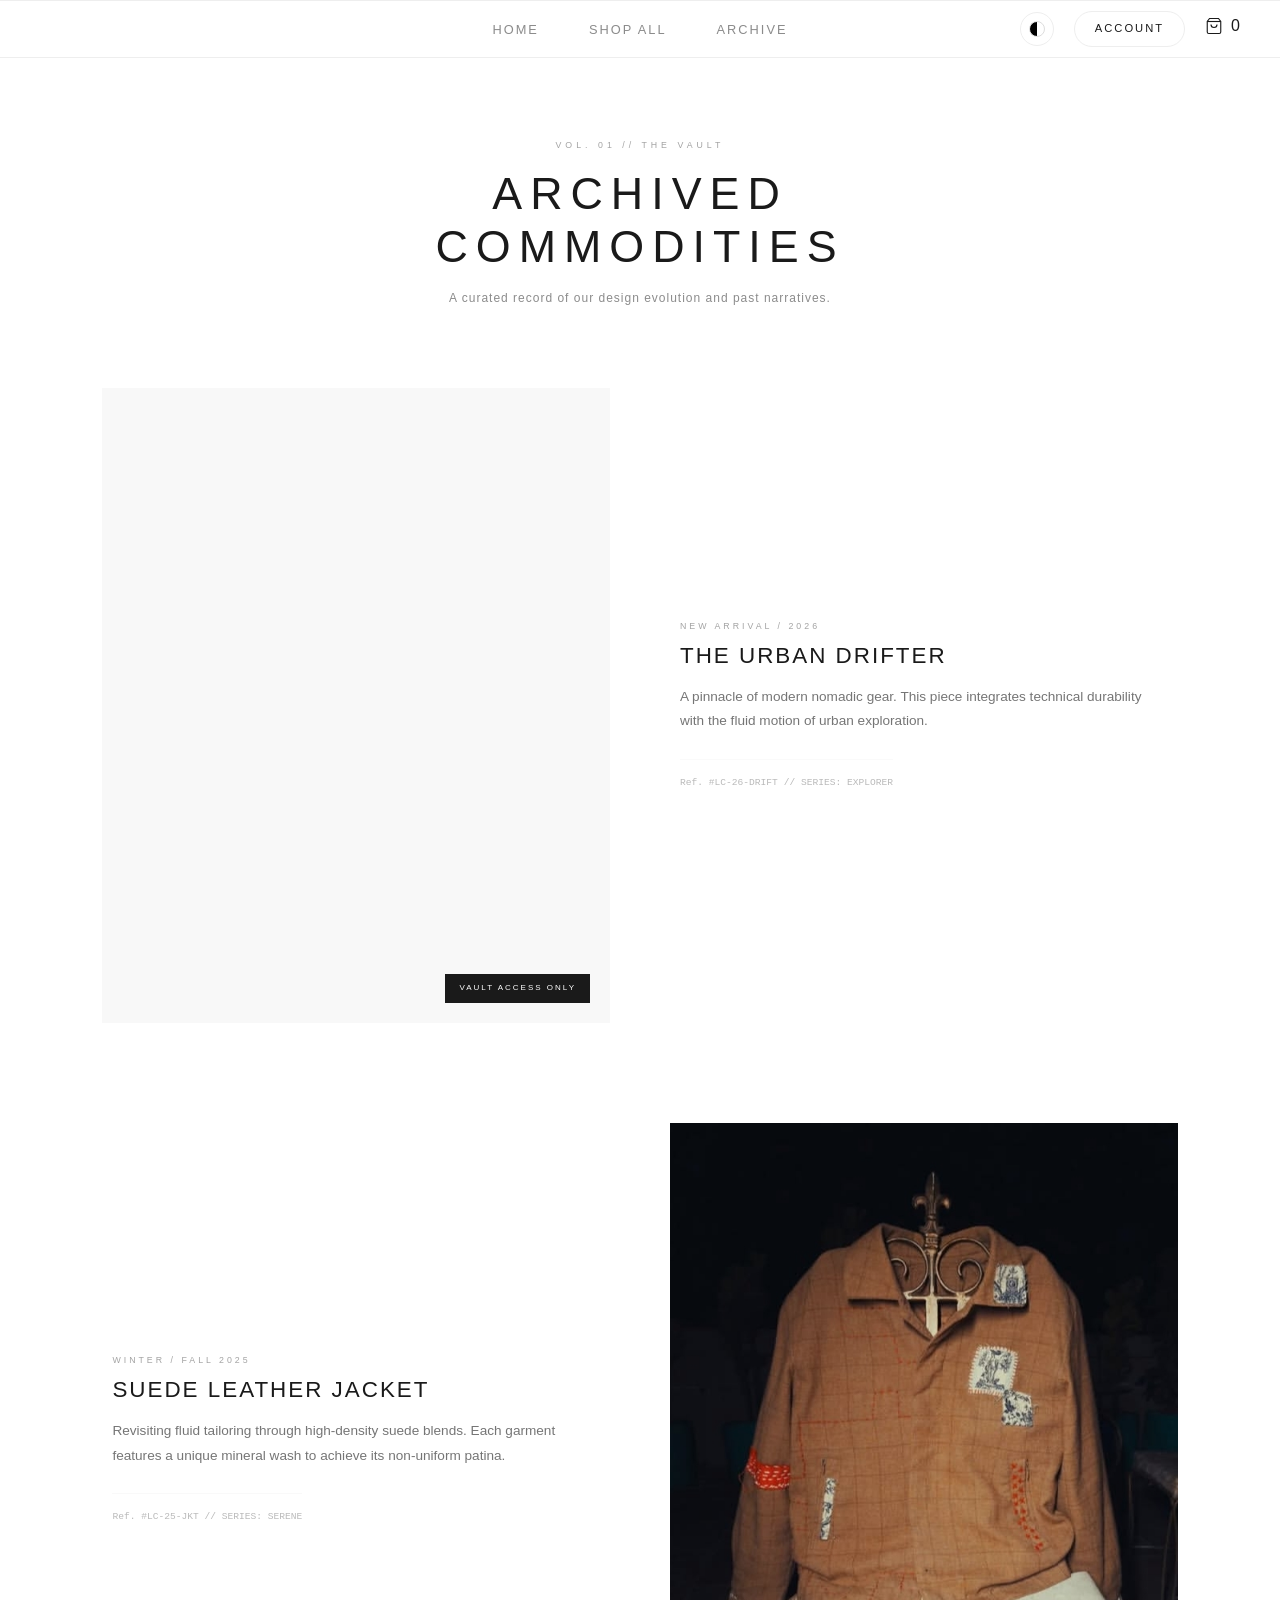
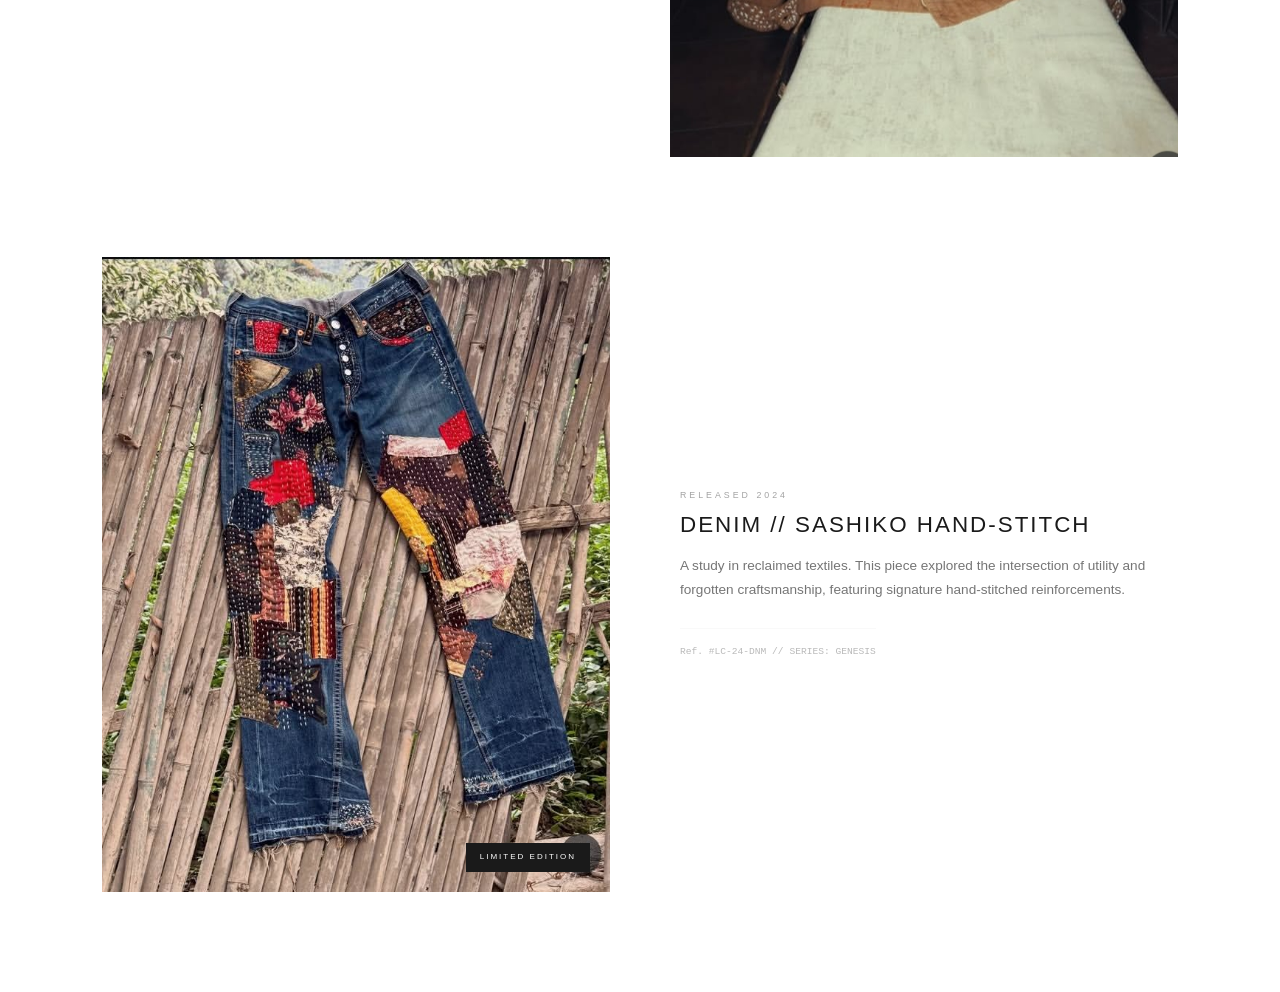
==== Archieve.html @ a223a38e "Initial commit" ====
<!DOCTYPE html>
<html lang="en">
<head>
    <meta charset="UTF-8">
    <meta name="viewport" content="width=device-width, initial-scale=1.0">
    <title>Archive | Lost Commodities</title>
    <link href="https://cdn.jsdelivr.net/npm/bootstrap@5.3.0/dist/css/bootstrap.min.css" rel="stylesheet">
    
    <link rel="stylesheet" href="Global.css">
    <link rel="stylesheet" href="Archieve.css">
    <link rel="stylesheet" href="HomePage.css">
</head>
<body class="archive-page">

    <div id="navbar-placeholder"></div>

    <main class="archive-main">
        <div class="archive-intro">
            <span class="vault-tag">VOL. 01 // THE VAULT</span>
            <h1 class="archive-big-title">ARCHIVED <br> COMMODITIES</h1>
            <p class="archive-sub">A curated record of our design evolution and past narratives.</p>
        </div>

        <div class="archive-container">
            
            <div class="archive-row">
                <div class="archive-image-col">
                    <a href="ProductDetailPage.html?id=urban-drifter">
                        <div class="img-box-wrap">
                            <video autoplay muted loop playsinline class="w-100 h-100" style="object-fit: cover;">
                                <source src="Video/WhatsApp Video 2026-04-03 at 14.45.08 (1) - Trim.mp4" type="video/mp4">
                            </video>
                            <div class="status-badge">Vault Access Only</div>
                        </div>
                    </a>
                </div>
                <div class="archive-info-col">
                    <span class="item-year">NEW ARRIVAL / 2026</span>
                    <h2 class="item-name">The Urban Drifter</h2>
                    <p class="item-story">A pinnacle of modern nomadic gear. This piece integrates technical durability with the fluid motion of urban exploration.</p>
                    <div class="item-specs">Ref. #LC-26-DRIFT // SERIES: EXPLORER</div>
                </div>
            </div>

            <div class="archive-row reverse">
                <div class="archive-image-col">
                    <a href="ProductDetailPage.html?id=suede-leather">
                        <div class="img-box-wrap">
                            <img src="./Dress/WhatsApp Image 2026-04-02 at 11.35.12.jpeg" alt="Suede Leather Jacket">
                        </div>
                    </a>
                </div>
                <div class="archive-info-col">
                    <span class="item-year">WINTER / FALL 2025</span>
                    <h2 class="item-name">Suede Leather Jacket</h2>
                    <p class="item-story">Revisiting fluid tailoring through high-density suede blends. Each garment features a unique mineral wash to achieve its non-uniform patina.</p>
                    <div class="item-specs">Ref. #LC-25-JKT // SERIES: SERENE</div>
                </div>
            </div>

            <div class="archive-row">
                <div class="archive-image-col">
                    <a href="ProductDetailPage.html?id=Denim">
                        <div class="img-box-wrap">
                            <img src="./Dress/WhatsApp Image 2026-04-03 at 14.46.05 (1).jpeg" alt="Denim Hand-Stitched">
                            <div class="status-badge">Limited Edition</div>
                        </div>
                    </a>
                </div>
                <div class="archive-info-col">
                    <span class="item-year">RELEASED 2024</span>
                    <h2 class="item-name">Denim // Sashiko Hand-Stitch</h2>
                    <p class="item-story">A study in reclaimed textiles. This piece explored the intersection of utility and forgotten craftsmanship, featuring signature hand-stitched reinforcements.</p>
                    <div class="item-specs">Ref. #LC-24-DNM // SERIES: GENESIS</div>
                </div>
            </div>

        </div>
    </main>
    <div id="footer-placeholder"></div>

    <script src="navbar.js"></script>
    <script src="Footer.js"></script>
</body>
</html>
---- Global.css ----
:root {
    --bg-color: #ffffff;
    --text-color: #000000;
    --border-color: #e5e5e5;
    --accent-color: #DAA520;
    --transition-smooth: 0.5s cubic-bezier(0.165, 0.84, 0.44, 1);
}

body.dark-mode {
    --bg-color: #0a0a0a;
    --text-color: #ffffff;
    --border-color: #222222;
}

* { 
    margin: 0; 
    padding: 0; 
    box-sizing: border-box; 
}

body {
    font-family: 'Inter', -apple-system, BlinkMacSystemFont, sans-serif;
    background-color: var(--bg-color);
    color: var(--text-color);
    line-height: 1.6;
    transition: background-color 0.3s ease;
    overflow-x: hidden;
}

/* --- NAVBAR STYLING --- */
.nav-custom {
    display: flex;
    justify-content: space-between;
    align-items: center;
    padding: 15px 5%;
    position: sticky;
    top: 0;
    background: var(--bg-color);
    backdrop-filter: blur(20px);
    border-bottom: 1px solid var(--border-color);
    z-index: 2000;
}

.nav-links { 
    display: flex; 
    gap: clamp(15px, 3vw, 40px); 
}

.nav-item { 
    font-size: clamp(0.6rem, 0.8vw, 0.7rem); 
    text-transform: uppercase; 
    letter-spacing: 3px; 
    opacity: 0.5; 
}

.nav-item:hover { opacity: 1; }

/* --- NAV ACTIONS & BAG SECTION (AB ISME SAB HAI) --- */
.nav-actions { 
    display: flex; 
    align-items: center; 
    gap: clamp(15px, 2vw, 30px); 
}

.nav-bag-container { 
    position: relative; 
    padding-bottom: 5px; 
}

.bag-icon-nav { 
    display: flex; 
    align-items: center; 
    gap: 8px; 
    cursor: pointer; 
    color: var(--text-color); 
}

/* Bag Hover Panel Styling */
.nav-bag-hover-panel {
    position: absolute;
    top: 100%;
    right: 0;
    width: 280px;
    background: var(--bg-color);
    border: 1px solid var(--border-color);
    padding: 25px;
    box-shadow: 0 15px 40px rgba(0,0,0,0.1);
    opacity: 0;
    visibility: hidden;
    transform: translateY(10px);
    transition: all 0.4s var(--transition-smooth);
    z-index: 2001;
    text-align: center;
}

/* Hover karne par dikhao */
.nav-bag-container:hover .nav-bag-hover-panel { 
    opacity: 1; 
    visibility: visible; 
    transform: translateY(0); 
}

.empty-msg-nav { 
    font-size: 0.7rem; 
    text-transform: uppercase; 
    opacity: 0.5; 
    margin-bottom: 20px; 
}

.view-bag-btn-nav {
    width: 100%;
    background: var(--text-color);
    color: var(--bg-color);
    border: none;
    padding: 12px;
    font-size: 0.65rem;
    text-transform: uppercase;
    letter-spacing: 2px;
    cursor: pointer;
    transition: 0.3s;
}

.view-bag-btn-nav:hover {
    opacity: 0.8;
}

/* --- HAMBURGER ICON STYLING --- */
.mobile-menu-trigger {
    display: none;
    flex-direction: column;
    gap: 6px;
    cursor: pointer;
    z-index: 3001;
}

.mobile-menu-trigger span {
    width: 22px;
    height: 1.5px;
    background: var(--text-color);
    transition: 0.3s ease;
}

/* --- RESPONSIVE LOGIC (768px) --- */
@media (max-width: 768px) {
    .nav-custom {
        padding: 10px 20px;
        height: 70px;
    }

    .mobile-menu-trigger { 
        display: flex; 
        order: 1; 
    }

    .mobile-menu-trigger.active span:nth-child(1) { transform: translateY(7.5px) rotate(45deg); }
    .mobile-menu-trigger.active span:nth-child(2) { opacity: 0; }
    .mobile-menu-trigger.active span:nth-child(3) { transform: translateY(-7.5px) rotate(-45deg); }

    .nav-actions {
        order: 2; 
        gap: 15px;
    }

    .btn-text { font-size: 0.7rem; }

    .nav-links {
        position: fixed;
        top: 0;
        left: -100%;
        width: 100%;
        height: 100vh;
        background: var(--bg-color);
        flex-direction: column;
        justify-content: center;
        align-items: center;
        gap: 40px;
        transition: 0.6s cubic-bezier(0.16, 1, 0.3, 1);
        z-index: 3000;
        visibility: hidden;
    }

    .nav-links.mobile-active {
        left: 0;
        visibility: visible;
    }

    .nav-item { font-size: 1.2rem; letter-spacing: 5px; opacity: 1; }
    
    /* Mobile par hover panel chupa sakte hain kyunki mobile par hover nahi hota */
    .nav-bag-hover-panel { display: none; }
}

/* --- LOGIN MODAL & OVERLAY --- */
.login-overlay { position: fixed; top: 0; left: 0; width: 100vw; height: 100vh; background: rgba(0,0,0,0.3); backdrop-filter: blur(15px); z-index: 9999; display: none; opacity: 0; transition: opacity 0.6s ease; }
.login-modal { position: fixed; top: 50%; left: 50%; transform: translate(-50%, -50%) scale(0.95); width: 90%; max-width: 420px; background: var(--bg-color); z-index: 10000; display: none; padding: 60px 40px; box-shadow: 0 30px 60px rgba(0,0,0,0.12); transition: all 0.6s var(--transition-smooth); border: 1px solid var(--border-color); }
.login-modal.active, .login-overlay.active { display: block; opacity: 1; }
.login-modal.active { transform: translate(-50%, -50%) scale(1); }
---- Archieve.css ----
.archive-main {
    padding: 80px 8% 100px; /* Padding thodi kam ki hai */
    background: var(--bg-color);
}

.archive-intro {
    text-align: center;
    margin-bottom: 80px; /* Gap kam kiya hai */
}

.vault-tag {
    font-size: 0.55rem; /* Chota aur elegant */
    letter-spacing: 4px;
    opacity: 0.4;
    display: block;
    margin-bottom: 15px;
    text-transform: uppercase;
}

.archive-big-title {
    font-size: 2.8rem; /* Pehle 5.5rem thha, ab normal hai */
    letter-spacing: 8px; /* Letter spacing thodi kam ki hai */
    font-weight: 200;
    text-transform: uppercase;
    line-height: 1.2;
}

.archive-sub {
    font-size: 0.75rem;
    opacity: 0.5;
    margin-top: 15px;
    letter-spacing: 1px;
}

.archive-container {
    display: flex;
    flex-direction: column;
    gap: 100px; /* Rows ke beech ka gap normal kiya hai */
}

/* Zig Zag Logic */
.archive-row {
    display: grid;
    grid-template-columns: 1fr 1fr; /* Equal balanced columns */
    gap: 60px;
    align-items: center;
}

.archive-row.reverse { 
    direction: rtl; 
}

.archive-row.reverse .archive-info-col { 
    direction: ltr; 
    text-align: left; 
}

/* Image Box Styling */
.img-box-wrap {
    position: relative;
    overflow: hidden;
    background: #f8f8f8;
    aspect-ratio: 4 / 5;
}

.img-box-wrap img {
    width: 100%; 
    height: 100%; 
    object-fit: cover;
    filter: saturate(0.9);
    transition: transform 1.2s cubic-bezier(0.16, 1, 0.3, 1);
}

.archive-row:hover img { 
    transform: scale(1.03); 
}

/* Info Column Styling */
.archive-info-col { 
    padding: 0 10px; 
}

.item-year {
    font-size: 0.55rem;
    letter-spacing: 3px;
    opacity: 0.4;
    margin-bottom: 10px;
    display: block;
}

.item-name {
    font-size: 1.4rem; /* Pehle 1.8-2.2 thha, ab normal classy size hai */
    font-weight: 300;
    letter-spacing: 2px;
    text-transform: uppercase;
    margin-bottom: 15px;
}

.item-story {
    font-size: 0.85rem; /* Text size chota aur readable kiya hai */
    line-height: 1.8;
    opacity: 0.6;
    margin-bottom: 25px;
    font-weight: 300;
}

.item-specs {
    font-family: 'Courier New', Courier, monospace;
    font-size: 0.6rem;
    opacity: 0.3;
    border-top: 1px solid var(--border-color);
    padding-top: 15px;
    display: inline-block;
}

.status-badge {
    position: absolute;
    bottom: 20px; 
    right: 20px;
    background: var(--text-color);
    color: var(--bg-color);
    padding: 8px 14px;
    font-size: 0.5rem;
    letter-spacing: 2px;
    text-transform: uppercase;
}

/* Mobile Responsive */
@media (max-width: 991px) {
    .archive-main { padding-top: 60px; }
    .archive-row, .archive-row.reverse { 
        grid-template-columns: 1fr; 
        direction: ltr; 
        gap: 30px; 
    }
    .archive-info-col { padding: 0; }
    .archive-big-title { font-size: 2rem; letter-spacing: 4px; }
    .archive-container { gap: 60px; }
}
---- HomePage.css ----
:root {
    --bg-color: #ffffff;
    --text-color: #1a1a1a;
    --border-color: #eeeeee;
    --glass-bg: rgba(255, 255, 255, 0.7);
    --transition: all 0.5s cubic-bezier(0.16, 1, 0.3, 1);
}

body.dark-mode {
    --bg-color: #0e0e0e;
    --text-color: #f5f5f5;
    --border-color: #222222;
    --glass-bg: rgba(20, 20, 20, 0.7);
}

* { margin: 0; padding: 0; box-sizing: border-box; font-family: 'Inter', sans-serif; }

body { 
    background-color: var(--bg-color); 
    color: var(--text-color);
    transition: background-color 0.4s ease;
}

.promo-bar { background: var(--text-color); color: var(--bg-color); text-align: center; padding: 8px 0; font-size: 0.65rem; letter-spacing: 2px; text-transform: uppercase; }

.brand-header { text-align: center; padding: 60px 0 20px; }
.brand-header .est { font-size: 0.6rem; letter-spacing: 4px; opacity: 0.5; }
.brand-header h1 { font-size: clamp(2rem, 8vw, 4rem); font-weight: 200; letter-spacing: 15px; text-transform: uppercase; }

.main-brand-header {
    text-align: center;
    padding: 60px 0 40px;
    background: var(--bg-color);
    transition: background 0.4s ease;
}

.logo-text {
    font-size: 3rem;
    font-weight: 200;
    letter-spacing: 18px;
    text-transform: uppercase;
    margin: 0;
    color: var(--text-color);
}

.nav-custom {
    display: flex;
    justify-content: center;
    align-items: center;
    padding: 15px 40px;
    border-top: 1px solid var(--border-color);
    border-bottom: 1px solid var(--border-color);
    position: sticky;
    top: 0;
    background: var(--bg-color);
    z-index: 1000;
}

.nav-links {
    display: flex;
    list-style: none;
    gap: 50px;
    margin: 0;
    padding: 0;
}

.nav-actions {
    position: absolute;
    right: 40px;
    display: flex;
    align-items: center;
    gap: 20px;
}

.hero-carousel .carousel-item {
    height: 35px;
    background-color: #000;
    display: flex;
    align-items: center;
    justify-content: center;
}

.quote-text {
    color: #fff;
    font-size: 0.6rem;
    letter-spacing: 3px;
    text-transform: uppercase;
}

.nav-links li {
    position: relative;
}

.nav-item {
    text-decoration: none;
    color: var(--text-color);
    font-size: 0.8rem;
    letter-spacing: 2px;
    text-transform: uppercase;
    padding: 10px 0;
    transition: all 0.3s ease;
}

.nav-item:active {
    transform: translateY(-3px);
    opacity: 0.7;
}

.nav-item::after {
    content: '';
    position: absolute;
    bottom: 0;
    left: 0;
    width: 0;
    height: 1px;
    background: var(--text-color);
    transition: width 0.4s cubic-bezier(0.165, 0.84, 0.44, 1);
}

.nav-item:hover::after {
    width: 100%;
}

.login-link {
    display: flex;
    align-items: center;
    gap: 8px;
    text-decoration: none;
    background: var(--text-color);
    color: var(--bg-color) !important;
    padding: 8px 18px;
    border-radius: 30px;
    transition: all 0.3s ease;
}

.btn-login-modern {
    display: flex;
    align-items: center;
    gap: 10px;
    text-decoration: none;
    color: var(--text-color);
    border: 1px solid var(--border-color);
    padding: 8px 20px;
    border-radius: 40px;
    transition: all 0.4s cubic-bezier(0.165, 0.84, 0.44, 1);
    position: relative;
    overflow: hidden;
    background: transparent;
}

.login-icon {
    transition: transform 0.4s ease;
}

.btn-text {
    font-size: 0.7rem;
    text-transform: uppercase;
    letter-spacing: 2px;
    font-weight: 500;
}

.btn-login-modern:hover {
    background-color: var(--text-color);
    color: var(--bg-color);
    border-color: var(--text-color);
    box-shadow: 0 10px 20px rgba(0, 0, 0, 0.08);
}

.btn-login-modern:hover .login-icon {
    transform: translateX(-2px);
}

.btn-login-modern:active {
    transform: scale(0.95);
}

body.dark-mode .login-icon {
    stroke: var(--text-color);
}

body.dark-mode .btn-login-modern:hover .login-icon {
    stroke: var(--bg-color);
}

.login-link:hover {
    transform: scale(1.05);
    box-shadow: 0 5px 15px rgba(0,0,0,0.2);
}

.login-text {
    font-size: 0.7rem;
    text-transform: uppercase;
    letter-spacing: 1px;
    font-weight: 600;
}

.floating-bag-container {
    position: fixed;
    bottom: 30px;
    right: 30px;
    z-index: 2000;
}

.bag-trigger {
    width: 60px;
    height: 60px;
    background: rgba(255, 255, 255, 0.2);
    backdrop-filter: blur(10px);
    -webkit-backdrop-filter: blur(10px);
    border: 1px solid rgba(255, 255, 255, 0.3);
    border-radius: 50%;
    display: flex;
    align-items: center;
    justify-content: center;
    cursor: pointer;
    box-shadow: 0 8px 32px 0 rgba(31, 38, 135, 0.37);
    color: var(--text-color);
    transition: 0.3s;
}

.bag-count {
    position: absolute;
    top: 10px;
    right: 10px;
    background: #000;
    color: #fff;
    font-size: 10px;
    width: 18px;
    height: 18px;
    border-radius: 50%;
    display: flex;
    align-items: center;
    justify-content: center;
}

.bag-hover-panel {
    position: absolute;
    bottom: 80px;
    right: 0;
    width: 200px;
    background: rgba(255, 255, 255, 0.7);
    backdrop-filter: blur(15px);
    border: 1px solid rgba(255, 255, 255, 0.2);
    padding: 20px;
    border-radius: 15px;
    text-align: center;
    visibility: hidden;
    opacity: 0;
    transform: translateY(20px);
    transition: all 0.4s ease;
    box-shadow: 0 10px 30px rgba(0,0,0,0.1);
}

.floating-bag-container:hover .bag-hover-panel {
    visibility: visible;
    opacity: 1;
    transform: translateY(0);
}

.view-bag-btn {
    background: #000;
    color: #fff;
    border: none;
    padding: 8px 15px;
    font-size: 0.7rem;
    text-transform: uppercase;
    cursor: pointer;
    margin-top: 10px;
}

.color-toggle { background: none; border: 1px solid var(--border-color); width: 34px; height: 34px; border-radius: 50%; cursor: pointer; display: flex; align-items: center; justify-content: center; }
.color-circle { width: 16px; height: 16px; border-radius: 50%; background: linear-gradient(to right, #000 50%, #fff 50%); border: 1px solid #ddd; transition: 0.5s; }
.login-emoji { text-decoration: none; font-size: 1.2rem; transition: 0.3s; }
.login-emoji:hover { transform: scale(1.2); }

.floating-cart {
    position: fixed; bottom: 40px; right: 40px;
    width: 65px; height: 65px;
    background: var(--glass-bg);
    backdrop-filter: blur(15px);
    border: 1px solid var(--border-color);
    border-radius: 50%;
    display: flex; align-items: center; justify-content: center;
    cursor: pointer; z-index: 2000;
    box-shadow: 0 15px 35px rgba(0,0,0,0.1);
    transition: var(--transition);
}
.floating-cart:hover { transform: scale(1.1); background: var(--text-color); color: var(--bg-color); }
.cart-count { position: absolute; top: 15px; right: 15px; background: var(--text-color); color: var(--bg-color); font-size: 9px; width: 18px; height: 18px; border-radius: 50%; display: flex; align-items: center; justify-content: center; }

.product-grid { display: grid; grid-template-columns: repeat(auto-fit, minmax(350px, 1fr)); gap: 1px; background: var(--border-color); border-bottom: 1px solid var(--border-color); }
.product-card { background: var(--bg-color); padding: 30px; text-align: center; }
.img-container { width: 100%; aspect-ratio: 3/4; overflow: hidden; margin-bottom: 20px; }
.img-container img, .img-container video { width: 100%; height: 100%; object-fit: cover; transition: 1s ease; }
.product-card:hover img { transform: scale(1.05); }

.cart-sidebar { position: fixed; top: 0; right: -100%; width: 400px; height: 100%; background: var(--bg-color); z-index: 3001; transition: var(--transition); padding: 40px; border-left: 1px solid var(--border-color); }
.cart-sidebar.open { right: 0; }
.cart-overlay { position: fixed; top: 0; left: 0; width: 100%; height: 100%; background: rgba(0,0,0,0.2); backdrop-filter: blur(4px); display: none; z-index: 3000; }
.cart-overlay.active { display: block; }

.site-footer {
    background-color: var(--bg-color);
    color: var(--text-color);
    padding: 100px 50px 40px;
    border-top: 1px solid var(--border-color);
    transition: background-color 0.4s ease, color 0.4s ease;
}

.footer-grid {
    max-width: 1400px;
    margin: 0 auto;
    display: grid;
    grid-template-columns: repeat(auto-fit, minmax(200px, 1fr));
    gap: 60px;
}

.footer-logo {
    font-size: 1.2rem;
    font-weight: 200;
    letter-spacing: 6px;
    margin-bottom: 20px;
}

.footer-tagline {
    font-size: 0.85rem;
    font-style: italic;
    opacity: 0.6;
    margin-bottom: 25px;
}

.social-links {
    display: flex;
    gap: 20px;
}

.social-links a {
    font-size: 0.7rem;
    text-transform: uppercase;
    letter-spacing: 1px;
    text-decoration: none;
    color: var(--text-color);
    opacity: 0.5;
    transition: opacity 0.3s ease;
}

.social-links a:hover {
    opacity: 1;
}

.footer-title {
    font-size: 0.75rem;
    font-weight: 600;
    text-transform: uppercase;
    letter-spacing: 3px;
    margin-bottom: 30px;
}

.footer-links {
    list-style: none;
    padding: 0;
}

.footer-links li {
    margin-bottom: 12px;
}

.footer-links a {
    text-decoration: none;
    color: var(--text-color);
    font-size: 0.8rem;
    opacity: 0.6;
    transition: all 0.3s ease;
}

.footer-links a:hover {
    opacity: 1;
    padding-left: 5px;
}

.newsletter-text {
    font-size: 0.8rem;
    opacity: 0.6;
    margin-bottom: 20px;
}

.newsletter-form {
    display: flex;
    border-bottom: 1px solid var(--border-color);
    padding-bottom: 8px;
}

.footer-input {
    background: transparent;
    border: none;
    outline: none;
    color: var(--text-color);
    font-size: 0.75rem;
    width: 100%;
    letter-spacing: 1px;
}

.footer-submit {
    background: transparent;
    border: none;
    color: var(--text-color);
    cursor: pointer;
    font-size: 1.2rem;
    transition: transform 0.3s ease;
}

.footer-submit:hover {
    transform: translateX(5px);
}

.footer-bottom {
    max-width: 1400px;
    margin: 80px auto 0;
    padding-top: 30px;
    border-top: 1px solid var(--border-color);
    display: flex;
    justify-content: space-between;
    align-items: center;
    font-size: 0.65rem;
    letter-spacing: 2px;
    opacity: 0.4;
    text-transform: uppercase;
}

.payment-icons span {
    margin: 0 5px;
}

@media (max-width: 768px) {
    .site-footer {
        padding: 60px 20px 30px;
        text-align: center;
    }
    .footer-grid {
        gap: 40px;
    }
    .social-links, .newsletter-form, .footer-bottom {
        justify-content: center;
    }
    .footer-bottom {
        flex-direction: column;
        gap: 15px;
    }
}

.home-section {
    padding: 100px 50px;
    border-bottom: 1px solid var(--border-color);
}

.section-label {
    font-size: 0.7rem;
    letter-spacing: 4px;
    text-transform: uppercase;
    margin-bottom: 50px;
    opacity: 0.5;
    text-align: center;
}

.grid-4-col {
    display: grid;
    grid-template-columns: repeat(4, 1fr);
    gap: 30px;
}

.grid-3-col {
    display: grid;
    grid-template-columns: repeat(3, 1fr);
    gap: 20px;
}

.product-item, .cat-card {
    text-decoration: none;
    color: inherit;
    cursor: pointer;
}

.img-wrap, .cat-card {
    overflow: hidden;
    aspect-ratio: 3/4;
    background: #f5f5f5;
}

.product-item img, .cat-card img {
    width: 100%;
    height: 100%;
    object-fit: cover;
    transition: var(--transition);
}

.product-item:hover img, .cat-card:hover img {
    transform: scale(1.03);
}

.info {
    margin-top: 15px;
    text-align: left;
}

.info h5 { font-size: 0.8rem; letter-spacing: 1px; margin: 0; }
.info p { font-size: 0.75rem; opacity: 0.6; }

.hero-video-container {
    height: 100vh;
    position: relative;
    overflow: hidden;
    display: flex;
    align-items: center;
    justify-content: center;
}

.hero-video {
    position: absolute;
    width: 100%;
    height: 100%;
    object-fit: cover;
    z-index: -1;
}

.hero-overlay {
    text-align: center;
    color: white;
}

.hero-overlay h2 {
    font-size: 4rem;
    letter-spacing: 15px;
    margin: 20px 0;
}

.btn-outline {
    background: transparent;
    border: 1px solid white;
    color: white;
    padding: 15px 40px;
    letter-spacing: 3px;
    font-size: 0.7rem;
    transition: 0.3s;
}

.btn-outline:hover { background: white; color: black; }

.split-carousel {
    display: flex;
    height: 80vh;
    align-items: center;
    background: var(--bg-color);
}

.split-carousel video { width: 60%; height: 100%; object-fit: cover; }

.carousel-caption-side {
    width: 40%;
    padding: 80px;
    text-align: left;
}

@media (max-width: 992px) {
    .grid-4-col { grid-template-columns: repeat(2, 1fr); }
    .grid-3-col { grid-template-columns: 1fr; }
    .home-section { padding: 60px 20px; }
    .split-carousel { flex-direction: column; height: auto; }
    .split-carousel video, .carousel-caption-side { width: 100%; }
}

html {
    font-size: 16px;
}

@media (max-width: 768px) {
    html { font-size: 14px; }
}

.main-brand-header {
    padding: clamp(30px, 8vw, 70px) 20px;
}

.logo-text {
    font-size: clamp(1.5rem, 8vw, 3.5rem);
    letter-spacing: clamp(5px, 3vw, 15px);
}

.nav-custom {
    padding: 15px 5%;
    flex-wrap: wrap;
}

@media (max-width: 991px) {
    .nav-custom {
        flex-direction: column;
        gap: 15px;
        position: relative;
    }
    
    .nav-links {
        gap: 15px;
        width: 100%;
        justify-content: center;
        border-bottom: 1px solid var(--border-color);
        padding-bottom: 10px;
    }

    .nav-actions {
        position: static;
        width: 100%;
        justify-content: center;
        padding-top: 5px;
    }
}

.hero-video-container {
    height: 90vh;
}

@media (max-width: 600px) {
    .hero-video-container {
        height: 70vh;
    }
    .hero-title {
        font-size: 2rem;
        letter-spacing: 5px;
    }
}

.grid-container {
    display: grid;
    gap: clamp(15px, 3vw, 30px);
    padding: 0 5%;
}

.grid-4-col {
    grid-template-columns: repeat(auto-fit, minmax(250px, 1fr));
}

@media (max-width: 550px) {
    .grid-4-col {
        grid-template-columns: repeat(2, 1fr); 
    }
    .info h5 { font-size: 0.7rem; }
    .info p { font-size: 0.65rem; }
}

.grid-3-col {
    grid-template-columns: repeat(auto-fit, minmax(300px, 1fr));
}

@media (max-width: 768px) {
    .grid-3-col {
        grid-template-columns: 1fr;
    }
}

.split-carousel {
    display: flex;
    flex-direction: row;
    min-height: 80vh;
}

@media (max-width: 991px) {
    .split-carousel {
        flex-direction: column;
        height: auto;
    }
    .split-video-side, .carousel-caption-side {
        width: 100%;
    }
    .split-video-side {
        height: 50vh;
    }
    .carousel-caption-side {
        padding: 40px 20px;
        align-items: center;
        text-align: center;
    }
    .caption-title {
        font-size: 1.8rem;
    }
}

@media (max-width: 480px) {
    .floating-bag-container {
        bottom: 20px;
        right: 20px;
    }
    .bag-trigger {
        width: 55px;
        height: 55px;
    }
    .bag-hover-panel {
        width: 80vw;
        right: 0;
    }
}

.footer-grid {
    display: grid;
    grid-template-columns: repeat(auto-fit, minmax(200px, 1fr));
    gap: 40px;
}

@media (max-width: 600px) {
    .site-footer {
        padding: 60px 20px;
        text-align: center;
    }
    .newsletter-form {
        justify-content: center;
    }
    .footer-col.brand-col {
        order: -1;
        margin-bottom: 30px;
    }
    .social-links {
        justify-content: center;
    }
}
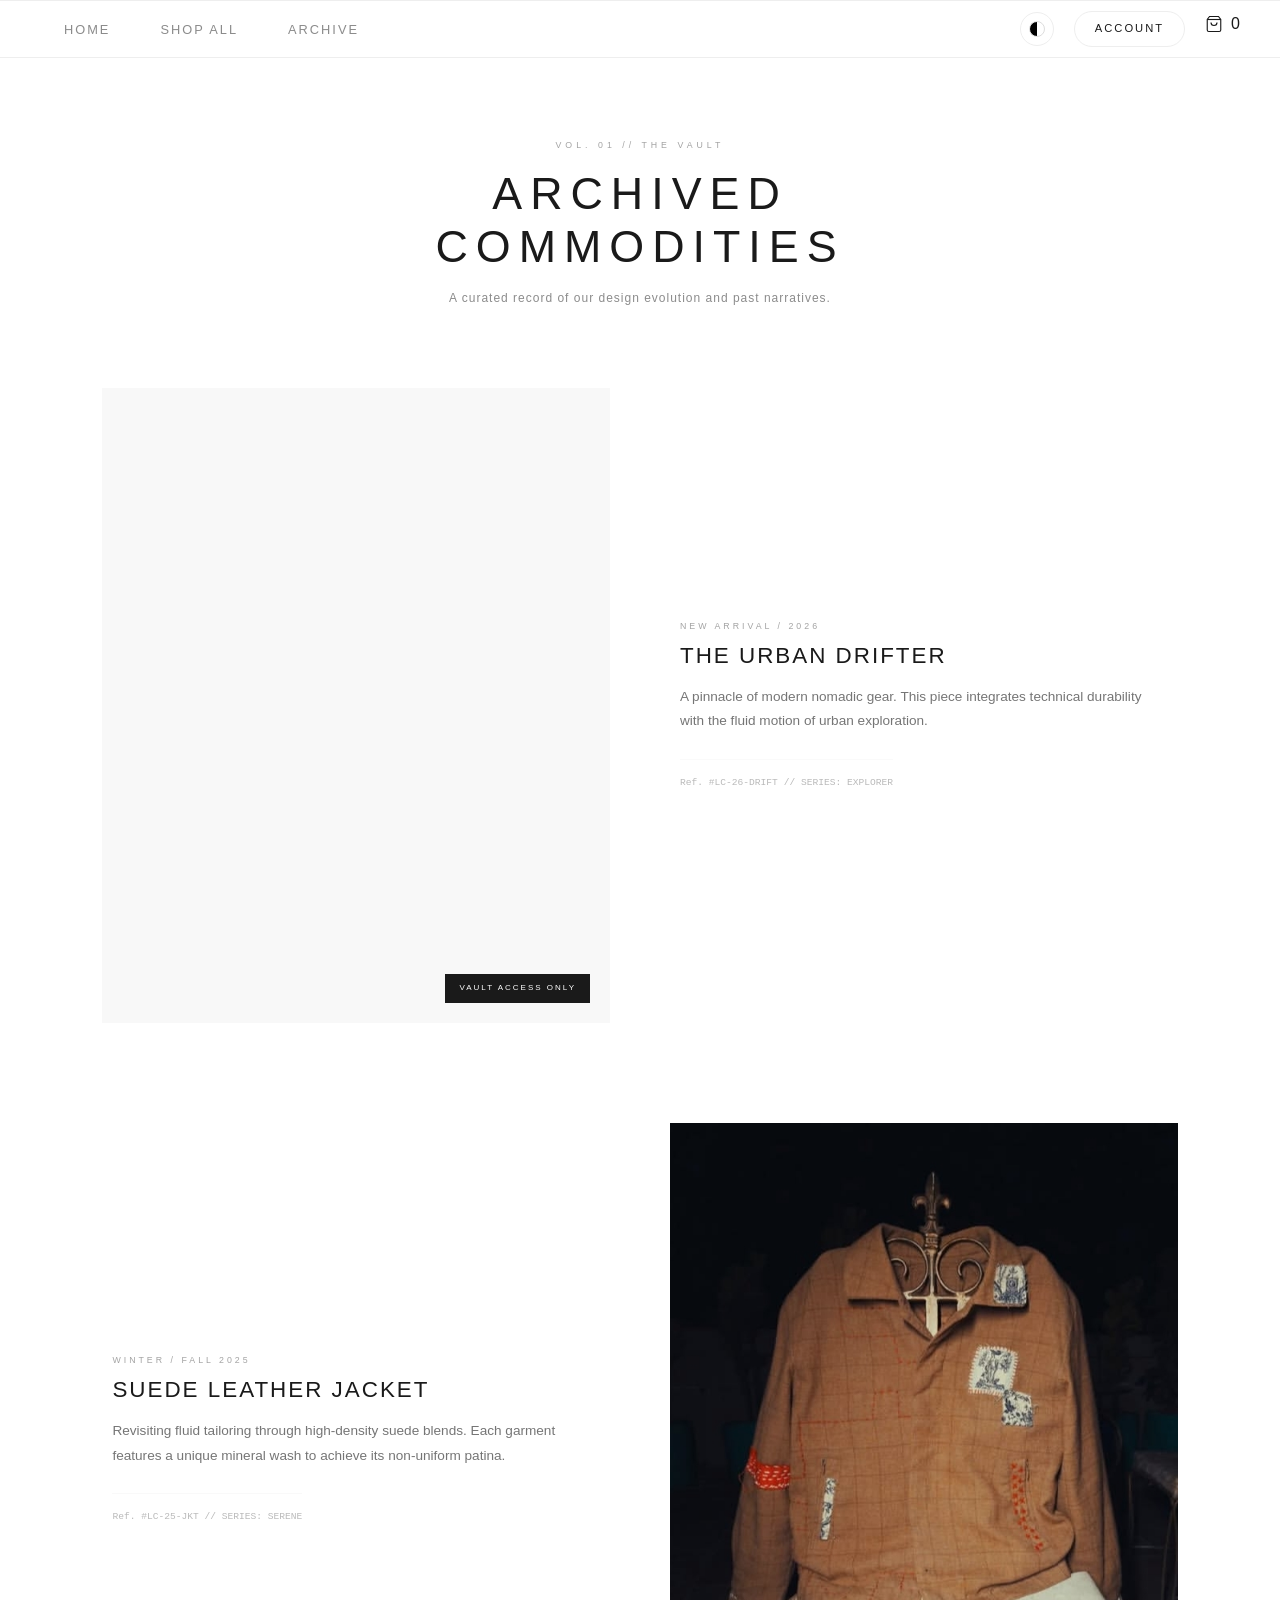
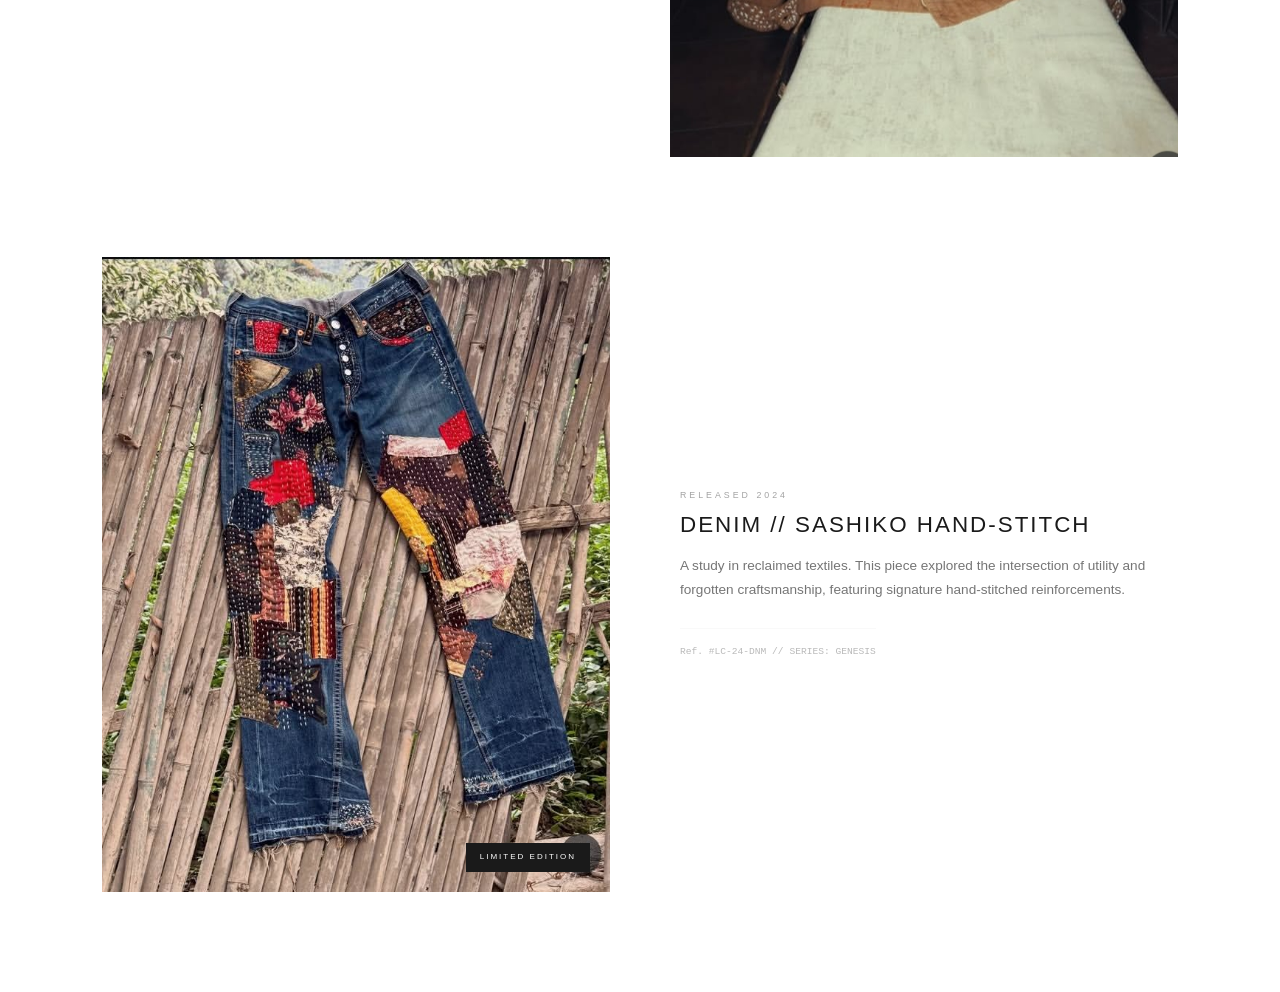
==== commit 5255d11e: "Navbar fixed and Bag CSS added" ====
--- a/Archieve.html
+++ b/Archieve.html
@@ -8,7 +8,7 @@
     
     <link rel="stylesheet" href="Global.css">
     <link rel="stylesheet" href="Archieve.css">
-    <link rel="stylesheet" href="HomePage.css">
+    <link rel="stylesheet" href="index.css">
 </head>
 <body class="archive-page">
 
--- a/Global.css
+++ b/Global.css
@@ -28,22 +28,52 @@
 }
 
 /* --- NAVBAR STYLING --- */
+:root {
+    --bg-color: #ffffff;
+    --text-color: #000000;
+    --border-color: #e5e5e5;
+    --accent-color: #DAA520;
+    --transition-smooth: 0.5s cubic-bezier(0.165, 0.84, 0.44, 1);
+}
+
+body.dark-mode {
+    --bg-color: #0a0a0a;
+    --text-color: #ffffff;
+    --border-color: #222222;
+}
+
+/* --- BASE STYLES --- */
+* { margin: 0; padding: 0; box-sizing: border-box; }
+body {
+    font-family: 'Inter', sans-serif;
+    background-color: var(--bg-color);
+    color: var(--text-color);
+    overflow-x: hidden;
+    line-height: 1.6;
+}
+a { text-decoration: none; color: inherit; transition: 0.3s; }
+ul { list-style: none; }
+
+/* --- NAVBAR STRUCTURE (FIXED LAYOUT) --- */
 .nav-custom {
     display: flex;
-    justify-content: space-between;
-    align-items: center;
+    align-items: center; /* Vertical center */
     padding: 15px 5%;
     position: sticky;
     top: 0;
     background: var(--bg-color);
     backdrop-filter: blur(20px);
+    -webkit-backdrop-filter: blur(20px);
     border-bottom: 1px solid var(--border-color);
     z-index: 2000;
 }
 
+/* Links Left Side pe rahenge */
 .nav-links { 
     display: flex; 
     gap: clamp(15px, 3vw, 40px); 
+    margin-left: 40px; /* Hamburger aur links ke beech gap */
+    flex-grow: 1; /* Yeh bachi hui space le lega taaki actions right mein chale jayein */
 }
 
 .nav-item { 
@@ -52,19 +82,20 @@
     letter-spacing: 3px; 
     opacity: 0.5; 
 }
-
 .nav-item:hover { opacity: 1; }
 
-/* --- NAV ACTIONS & BAG SECTION (AB ISME SAB HAI) --- */
+/* Actions (Theme, Account, Bag) Extreme Right pe */
 .nav-actions { 
     display: flex; 
     align-items: center; 
     gap: clamp(15px, 2vw, 30px); 
-}
-
+    margin-left: auto; 
+}
+
+/* --- BAG HOVER PANEL SECTION --- */
 .nav-bag-container { 
     position: relative; 
-    padding-bottom: 5px; 
+    padding-bottom: 10px; /* Hover bridge */
 }
 
 .bag-icon-nav { 
@@ -72,15 +103,13 @@
     align-items: center; 
     gap: 8px; 
     cursor: pointer; 
-    color: var(--text-color); 
-}
-
-/* Bag Hover Panel Styling */
+}
+
 .nav-bag-hover-panel {
     position: absolute;
     top: 100%;
     right: 0;
-    width: 280px;
+    width: 260px;
     background: var(--bg-color);
     border: 1px solid var(--border-color);
     padding: 25px;
@@ -93,20 +122,13 @@
     text-align: center;
 }
 
-/* Hover karne par dikhao */
 .nav-bag-container:hover .nav-bag-hover-panel { 
     opacity: 1; 
     visibility: visible; 
     transform: translateY(0); 
 }
 
-.empty-msg-nav { 
-    font-size: 0.7rem; 
-    text-transform: uppercase; 
-    opacity: 0.5; 
-    margin-bottom: 20px; 
-}
-
+.empty-msg-nav { font-size: 0.7rem; text-transform: uppercase; opacity: 0.5; margin-bottom: 20px; }
 .view-bag-btn-nav {
     width: 100%;
     background: var(--text-color);
@@ -117,14 +139,47 @@
     text-transform: uppercase;
     letter-spacing: 2px;
     cursor: pointer;
-    transition: 0.3s;
-}
-
-.view-bag-btn-nav:hover {
-    opacity: 0.8;
-}
-
-/* --- HAMBURGER ICON STYLING --- */
+}
+
+/* --- LOGIN MODAL & OVERLAY SECTION --- */
+.login-overlay { 
+    position: fixed; top: 0; left: 0; width: 100vw; height: 100vh; 
+    background: rgba(0,0,0,0.3); backdrop-filter: blur(15px); 
+    z-index: 9999; display: none; opacity: 0; transition: opacity 0.6s ease;
+}
+
+.login-modal { 
+    position: fixed; top: 50%; left: 50%; 
+    transform: translate(-50%, -50%) scale(0.95); 
+    width: 90%; max-width: 420px; background: var(--bg-color); 
+    z-index: 10000; display: none; padding: 60px 40px; 
+    box-shadow: 0 30px 60px rgba(0,0,0,0.12);
+    transition: all 0.6s var(--transition-smooth);
+    border: 1px solid var(--border-color);
+}
+
+.login-modal.active, .login-overlay.active { display: block !important; opacity: 1 !important; }
+.login-modal.active { transform: translate(-50%, -50%) scale(1); }
+
+.logo-text-sm { font-size: 1.2rem; font-weight: 200; letter-spacing: 12px; text-align: center; margin-bottom: 10px; }
+.login-subtitle { font-size: 0.6rem; letter-spacing: 3px; text-transform: uppercase; opacity: 0.4; text-align: center; margin-bottom: 40px; }
+.input-group-custom { margin-bottom: 30px; }
+.input-group-custom input {
+    width: 100%; padding: 12px 0; background: transparent; border: none;
+    border-bottom: 1px solid var(--border-color); color: var(--text-color); outline: none;
+}
+
+.btn-login-submit {
+    width: 100%; padding: 18px; background: var(--text-color); color: var(--bg-color);
+    text-transform: uppercase; letter-spacing: 4px; font-size: 0.7rem; cursor: pointer;
+}
+
+.close-modal {
+    position: absolute; top: 20px; right: 20px; background: none; border: none;
+    font-size: 1.5rem; cursor: pointer; color: var(--text-color); opacity: 0.5;
+}
+
+/* --- MOBILE RESPONSIVE LOGIC --- */
 .mobile-menu-trigger {
     display: none;
     flex-direction: column;
@@ -133,65 +188,30 @@
     z-index: 3001;
 }
 
-.mobile-menu-trigger span {
-    width: 22px;
-    height: 1.5px;
-    background: var(--text-color);
-    transition: 0.3s ease;
-}
-
-/* --- RESPONSIVE LOGIC (768px) --- */
+.mobile-menu-trigger span { width: 22px; height: 1.5px; background: var(--text-color); transition: 0.3s; }
+
 @media (max-width: 768px) {
-    .nav-custom {
-        padding: 10px 20px;
-        height: 70px;
-    }
-
-    .mobile-menu-trigger { 
-        display: flex; 
-        order: 1; 
-    }
-
+    .nav-custom { justify-content: space-between; padding: 10px 20px; height: 70px; }
+
+    .mobile-menu-trigger { display: flex; order: 1; }
+    
+    /* Hamburger to X Animation */
     .mobile-menu-trigger.active span:nth-child(1) { transform: translateY(7.5px) rotate(45deg); }
     .mobile-menu-trigger.active span:nth-child(2) { opacity: 0; }
     .mobile-menu-trigger.active span:nth-child(3) { transform: translateY(-7.5px) rotate(-45deg); }
 
-    .nav-actions {
-        order: 2; 
-        gap: 15px;
+    .nav-actions { order: 2; gap: 15px; margin-left: 0; }
+    .btn-text { font-size: 0.7rem; }
+
+    .nav-links {
+        position: fixed; top: 0; left: -100%; width: 100%; height: 100vh;
+        background: var(--bg-color); flex-direction: column;
+        justify-content: center; align-items: center; gap: 40px;
+        transition: 0.6s var(--transition-smooth); z-index: 3000;
+        margin-left: 0; flex-grow: 0;
     }
 
-    .btn-text { font-size: 0.7rem; }
-
-    .nav-links {
-        position: fixed;
-        top: 0;
-        left: -100%;
-        width: 100%;
-        height: 100vh;
-        background: var(--bg-color);
-        flex-direction: column;
-        justify-content: center;
-        align-items: center;
-        gap: 40px;
-        transition: 0.6s cubic-bezier(0.16, 1, 0.3, 1);
-        z-index: 3000;
-        visibility: hidden;
-    }
-
-    .nav-links.mobile-active {
-        left: 0;
-        visibility: visible;
-    }
-
+    .nav-links.mobile-active { left: 0; visibility: visible; }
     .nav-item { font-size: 1.2rem; letter-spacing: 5px; opacity: 1; }
-    
-    /* Mobile par hover panel chupa sakte hain kyunki mobile par hover nahi hota */
-    .nav-bag-hover-panel { display: none; }
-}
-
-/* --- LOGIN MODAL & OVERLAY --- */
-.login-overlay { position: fixed; top: 0; left: 0; width: 100vw; height: 100vh; background: rgba(0,0,0,0.3); backdrop-filter: blur(15px); z-index: 9999; display: none; opacity: 0; transition: opacity 0.6s ease; }
-.login-modal { position: fixed; top: 50%; left: 50%; transform: translate(-50%, -50%) scale(0.95); width: 90%; max-width: 420px; background: var(--bg-color); z-index: 10000; display: none; padding: 60px 40px; box-shadow: 0 30px 60px rgba(0,0,0,0.12); transition: all 0.6s var(--transition-smooth); border: 1px solid var(--border-color); }
-.login-modal.active, .login-overlay.active { display: block; opacity: 1; }
-.login-modal.active { transform: translate(-50%, -50%) scale(1); }+    .nav-bag-hover-panel { display: none !important; } /* Mobile pe hover nahi hota */
+}
--- a/index.css
+++ b/index.css
@@ -0,0 +1,721 @@
+:root {
+    --bg-color: #ffffff;
+    --text-color: #1a1a1a;
+    --border-color: #eeeeee;
+    --glass-bg: rgba(255, 255, 255, 0.7);
+    --transition: all 0.5s cubic-bezier(0.16, 1, 0.3, 1);
+}
+
+body.dark-mode {
+    --bg-color: #0e0e0e;
+    --text-color: #f5f5f5;
+    --border-color: #222222;
+    --glass-bg: rgba(20, 20, 20, 0.7);
+}
+
+* { margin: 0; padding: 0; box-sizing: border-box; font-family: 'Inter', sans-serif; }
+
+body { 
+    background-color: var(--bg-color); 
+    color: var(--text-color);
+    transition: background-color 0.4s ease;
+}
+
+.promo-bar { background: var(--text-color); color: var(--bg-color); text-align: center; padding: 8px 0; font-size: 0.65rem; letter-spacing: 2px; text-transform: uppercase; }
+
+.brand-header { text-align: center; padding: 60px 0 20px; }
+.brand-header .est { font-size: 0.6rem; letter-spacing: 4px; opacity: 0.5; }
+.brand-header h1 { font-size: clamp(2rem, 8vw, 4rem); font-weight: 200; letter-spacing: 15px; text-transform: uppercase; }
+
+.main-brand-header {
+    text-align: center;
+    padding: 60px 0 40px;
+    background: var(--bg-color);
+    transition: background 0.4s ease;
+}
+
+.logo-text {
+    font-size: 3rem;
+    font-weight: 200;
+    letter-spacing: 18px;
+    text-transform: uppercase;
+    margin: 0;
+    color: var(--text-color);
+}
+
+.nav-custom {
+    display: flex;
+    justify-content: center;
+    align-items: center;
+    padding: 15px 40px;
+    border-top: 1px solid var(--border-color);
+    border-bottom: 1px solid var(--border-color);
+    position: sticky;
+    top: 0;
+    background: var(--bg-color);
+    z-index: 1000;
+}
+
+.nav-links {
+    display: flex;
+    list-style: none;
+    gap: 50px;
+    margin: 0;
+    padding: 0;
+}
+
+.nav-actions {
+    position: absolute;
+    right: 40px;
+    display: flex;
+    align-items: center;
+    gap: 20px;
+}
+
+.hero-carousel .carousel-item {
+    height: 35px;
+    background-color: #000;
+    display: flex;
+    align-items: center;
+    justify-content: center;
+}
+
+.quote-text {
+    color: #fff;
+    font-size: 0.6rem;
+    letter-spacing: 3px;
+    text-transform: uppercase;
+}
+
+.nav-links li {
+    position: relative;
+}
+
+.nav-item {
+    text-decoration: none;
+    color: var(--text-color);
+    font-size: 0.8rem;
+    letter-spacing: 2px;
+    text-transform: uppercase;
+    padding: 10px 0;
+    transition: all 0.3s ease;
+}
+
+.nav-item:active {
+    transform: translateY(-3px);
+    opacity: 0.7;
+}
+
+.nav-item::after {
+    content: '';
+    position: absolute;
+    bottom: 0;
+    left: 0;
+    width: 0;
+    height: 1px;
+    background: var(--text-color);
+    transition: width 0.4s cubic-bezier(0.165, 0.84, 0.44, 1);
+}
+
+.nav-item:hover::after {
+    width: 100%;
+}
+
+.login-link {
+    display: flex;
+    align-items: center;
+    gap: 8px;
+    text-decoration: none;
+    background: var(--text-color);
+    color: var(--bg-color) !important;
+    padding: 8px 18px;
+    border-radius: 30px;
+    transition: all 0.3s ease;
+}
+
+.btn-login-modern {
+    display: flex;
+    align-items: center;
+    gap: 10px;
+    text-decoration: none;
+    color: var(--text-color);
+    border: 1px solid var(--border-color);
+    padding: 8px 20px;
+    border-radius: 40px;
+    transition: all 0.4s cubic-bezier(0.165, 0.84, 0.44, 1);
+    position: relative;
+    overflow: hidden;
+    background: transparent;
+}
+
+.login-icon {
+    transition: transform 0.4s ease;
+}
+
+.btn-text {
+    font-size: 0.7rem;
+    text-transform: uppercase;
+    letter-spacing: 2px;
+    font-weight: 500;
+}
+
+.btn-login-modern:hover {
+    background-color: var(--text-color);
+    color: var(--bg-color);
+    border-color: var(--text-color);
+    box-shadow: 0 10px 20px rgba(0, 0, 0, 0.08);
+}
+
+.btn-login-modern:hover .login-icon {
+    transform: translateX(-2px);
+}
+
+.btn-login-modern:active {
+    transform: scale(0.95);
+}
+
+body.dark-mode .login-icon {
+    stroke: var(--text-color);
+}
+
+body.dark-mode .btn-login-modern:hover .login-icon {
+    stroke: var(--bg-color);
+}
+
+.login-link:hover {
+    transform: scale(1.05);
+    box-shadow: 0 5px 15px rgba(0,0,0,0.2);
+}
+
+.login-text {
+    font-size: 0.7rem;
+    text-transform: uppercase;
+    letter-spacing: 1px;
+    font-weight: 600;
+}
+
+.floating-bag-container {
+    position: fixed;
+    bottom: 30px;
+    right: 30px;
+    z-index: 2000;
+}
+
+.bag-trigger {
+    width: 60px;
+    height: 60px;
+    background: rgba(255, 255, 255, 0.2);
+    backdrop-filter: blur(10px);
+    -webkit-backdrop-filter: blur(10px);
+    border: 1px solid rgba(255, 255, 255, 0.3);
+    border-radius: 50%;
+    display: flex;
+    align-items: center;
+    justify-content: center;
+    cursor: pointer;
+    box-shadow: 0 8px 32px 0 rgba(31, 38, 135, 0.37);
+    color: var(--text-color);
+    transition: 0.3s;
+}
+
+.bag-count {
+    position: absolute;
+    top: 10px;
+    right: 10px;
+    background: #000;
+    color: #fff;
+    font-size: 10px;
+    width: 18px;
+    height: 18px;
+    border-radius: 50%;
+    display: flex;
+    align-items: center;
+    justify-content: center;
+}
+
+.bag-hover-panel {
+    position: absolute;
+    bottom: 80px;
+    right: 0;
+    width: 200px;
+    background: rgba(255, 255, 255, 0.7);
+    backdrop-filter: blur(15px);
+    border: 1px solid rgba(255, 255, 255, 0.2);
+    padding: 20px;
+    border-radius: 15px;
+    text-align: center;
+    visibility: hidden;
+    opacity: 0;
+    transform: translateY(20px);
+    transition: all 0.4s ease;
+    box-shadow: 0 10px 30px rgba(0,0,0,0.1);
+}
+
+.floating-bag-container:hover .bag-hover-panel {
+    visibility: visible;
+    opacity: 1;
+    transform: translateY(0);
+}
+
+.view-bag-btn {
+    background: #000;
+    color: #fff;
+    border: none;
+    padding: 8px 15px;
+    font-size: 0.7rem;
+    text-transform: uppercase;
+    cursor: pointer;
+    margin-top: 10px;
+}
+
+.color-toggle { background: none; border: 1px solid var(--border-color); width: 34px; height: 34px; border-radius: 50%; cursor: pointer; display: flex; align-items: center; justify-content: center; }
+.color-circle { width: 16px; height: 16px; border-radius: 50%; background: linear-gradient(to right, #000 50%, #fff 50%); border: 1px solid #ddd; transition: 0.5s; }
+.login-emoji { text-decoration: none; font-size: 1.2rem; transition: 0.3s; }
+.login-emoji:hover { transform: scale(1.2); }
+
+.floating-cart {
+    position: fixed; bottom: 40px; right: 40px;
+    width: 65px; height: 65px;
+    background: var(--glass-bg);
+    backdrop-filter: blur(15px);
+    border: 1px solid var(--border-color);
+    border-radius: 50%;
+    display: flex; align-items: center; justify-content: center;
+    cursor: pointer; z-index: 2000;
+    box-shadow: 0 15px 35px rgba(0,0,0,0.1);
+    transition: var(--transition);
+}
+.floating-cart:hover { transform: scale(1.1); background: var(--text-color); color: var(--bg-color); }
+.cart-count { position: absolute; top: 15px; right: 15px; background: var(--text-color); color: var(--bg-color); font-size: 9px; width: 18px; height: 18px; border-radius: 50%; display: flex; align-items: center; justify-content: center; }
+
+.product-grid { display: grid; grid-template-columns: repeat(auto-fit, minmax(350px, 1fr)); gap: 1px; background: var(--border-color); border-bottom: 1px solid var(--border-color); }
+.product-card { background: var(--bg-color); padding: 30px; text-align: center; }
+.img-container { width: 100%; aspect-ratio: 3/4; overflow: hidden; margin-bottom: 20px; }
+.img-container img, .img-container video { width: 100%; height: 100%; object-fit: cover; transition: 1s ease; }
+.product-card:hover img { transform: scale(1.05); }
+
+.cart-sidebar { position: fixed; top: 0; right: -100%; width: 400px; height: 100%; background: var(--bg-color); z-index: 3001; transition: var(--transition); padding: 40px; border-left: 1px solid var(--border-color); }
+.cart-sidebar.open { right: 0; }
+.cart-overlay { position: fixed; top: 0; left: 0; width: 100%; height: 100%; background: rgba(0,0,0,0.2); backdrop-filter: blur(4px); display: none; z-index: 3000; }
+.cart-overlay.active { display: block; }
+
+.site-footer {
+    background-color: var(--bg-color);
+    color: var(--text-color);
+    padding: 100px 50px 40px;
+    border-top: 1px solid var(--border-color);
+    transition: background-color 0.4s ease, color 0.4s ease;
+}
+
+.footer-grid {
+    max-width: 1400px;
+    margin: 0 auto;
+    display: grid;
+    grid-template-columns: repeat(auto-fit, minmax(200px, 1fr));
+    gap: 60px;
+}
+
+.footer-logo {
+    font-size: 1.2rem;
+    font-weight: 200;
+    letter-spacing: 6px;
+    margin-bottom: 20px;
+}
+
+.footer-tagline {
+    font-size: 0.85rem;
+    font-style: italic;
+    opacity: 0.6;
+    margin-bottom: 25px;
+}
+
+.social-links {
+    display: flex;
+    gap: 20px;
+}
+
+.social-links a {
+    font-size: 0.7rem;
+    text-transform: uppercase;
+    letter-spacing: 1px;
+    text-decoration: none;
+    color: var(--text-color);
+    opacity: 0.5;
+    transition: opacity 0.3s ease;
+}
+
+.social-links a:hover {
+    opacity: 1;
+}
+
+.footer-title {
+    font-size: 0.75rem;
+    font-weight: 600;
+    text-transform: uppercase;
+    letter-spacing: 3px;
+    margin-bottom: 30px;
+}
+
+.footer-links {
+    list-style: none;
+    padding: 0;
+}
+
+.footer-links li {
+    margin-bottom: 12px;
+}
+
+.footer-links a {
+    text-decoration: none;
+    color: var(--text-color);
+    font-size: 0.8rem;
+    opacity: 0.6;
+    transition: all 0.3s ease;
+}
+
+.footer-links a:hover {
+    opacity: 1;
+    padding-left: 5px;
+}
+
+.newsletter-text {
+    font-size: 0.8rem;
+    opacity: 0.6;
+    margin-bottom: 20px;
+}
+
+.newsletter-form {
+    display: flex;
+    border-bottom: 1px solid var(--border-color);
+    padding-bottom: 8px;
+}
+
+.footer-input {
+    background: transparent;
+    border: none;
+    outline: none;
+    color: var(--text-color);
+    font-size: 0.75rem;
+    width: 100%;
+    letter-spacing: 1px;
+}
+
+.footer-submit {
+    background: transparent;
+    border: none;
+    color: var(--text-color);
+    cursor: pointer;
+    font-size: 1.2rem;
+    transition: transform 0.3s ease;
+}
+
+.footer-submit:hover {
+    transform: translateX(5px);
+}
+
+.footer-bottom {
+    max-width: 1400px;
+    margin: 80px auto 0;
+    padding-top: 30px;
+    border-top: 1px solid var(--border-color);
+    display: flex;
+    justify-content: space-between;
+    align-items: center;
+    font-size: 0.65rem;
+    letter-spacing: 2px;
+    opacity: 0.4;
+    text-transform: uppercase;
+}
+
+.payment-icons span {
+    margin: 0 5px;
+}
+
+@media (max-width: 768px) {
+    .site-footer {
+        padding: 60px 20px 30px;
+        text-align: center;
+    }
+    .footer-grid {
+        gap: 40px;
+    }
+    .social-links, .newsletter-form, .footer-bottom {
+        justify-content: center;
+    }
+    .footer-bottom {
+        flex-direction: column;
+        gap: 15px;
+    }
+}
+
+.home-section {
+    padding: 100px 50px;
+    border-bottom: 1px solid var(--border-color);
+}
+
+.section-label {
+    font-size: 0.7rem;
+    letter-spacing: 4px;
+    text-transform: uppercase;
+    margin-bottom: 50px;
+    opacity: 0.5;
+    text-align: center;
+}
+
+.grid-4-col {
+    display: grid;
+    grid-template-columns: repeat(4, 1fr);
+    gap: 30px;
+}
+
+.grid-3-col {
+    display: grid;
+    grid-template-columns: repeat(3, 1fr);
+    gap: 20px;
+}
+
+.product-item, .cat-card {
+    text-decoration: none;
+    color: inherit;
+    cursor: pointer;
+}
+
+.img-wrap, .cat-card {
+    overflow: hidden;
+    aspect-ratio: 3/4;
+    background: #f5f5f5;
+}
+
+.product-item img, .cat-card img {
+    width: 100%;
+    height: 100%;
+    object-fit: cover;
+    transition: var(--transition);
+}
+
+.product-item:hover img, .cat-card:hover img {
+    transform: scale(1.03);
+}
+
+.info {
+    margin-top: 15px;
+    text-align: left;
+}
+
+.info h5 { font-size: 0.8rem; letter-spacing: 1px; margin: 0; }
+.info p { font-size: 0.75rem; opacity: 0.6; }
+
+.hero-video-container {
+    height: 100vh;
+    position: relative;
+    overflow: hidden;
+    display: flex;
+    align-items: center;
+    justify-content: center;
+}
+
+.hero-video {
+    position: absolute;
+    width: 100%;
+    height: 100%;
+    object-fit: cover;
+    z-index: -1;
+}
+
+.hero-overlay {
+    text-align: center;
+    color: white;
+}
+
+.hero-overlay h2 {
+    font-size: 4rem;
+    letter-spacing: 15px;
+    margin: 20px 0;
+}
+
+.btn-outline {
+    background: transparent;
+    border: 1px solid white;
+    color: white;
+    padding: 15px 40px;
+    letter-spacing: 3px;
+    font-size: 0.7rem;
+    transition: 0.3s;
+}
+
+.btn-outline:hover { background: white; color: black; }
+
+.split-carousel {
+    display: flex;
+    height: 80vh;
+    align-items: center;
+    background: var(--bg-color);
+}
+
+.split-carousel video { width: 60%; height: 100%; object-fit: cover; }
+
+.carousel-caption-side {
+    width: 40%;
+    padding: 80px;
+    text-align: left;
+}
+
+@media (max-width: 992px) {
+    .grid-4-col { grid-template-columns: repeat(2, 1fr); }
+    .grid-3-col { grid-template-columns: 1fr; }
+    .home-section { padding: 60px 20px; }
+    .split-carousel { flex-direction: column; height: auto; }
+    .split-carousel video, .carousel-caption-side { width: 100%; }
+}
+
+html {
+    font-size: 16px;
+}
+
+@media (max-width: 768px) {
+    html { font-size: 14px; }
+}
+
+.main-brand-header {
+    padding: clamp(30px, 8vw, 70px) 20px;
+}
+
+.logo-text {
+    font-size: clamp(1.5rem, 8vw, 3.5rem);
+    letter-spacing: clamp(5px, 3vw, 15px);
+}
+
+.nav-custom {
+    padding: 15px 5%;
+    flex-wrap: wrap;
+}
+
+@media (max-width: 991px) {
+    .nav-custom {
+        flex-direction: column;
+        gap: 15px;
+        position: relative;
+    }
+    
+    .nav-links {
+        gap: 15px;
+        width: 100%;
+        justify-content: center;
+        border-bottom: 1px solid var(--border-color);
+        padding-bottom: 10px;
+    }
+
+    .nav-actions {
+        position: static;
+        width: 100%;
+        justify-content: center;
+        padding-top: 5px;
+    }
+}
+
+.hero-video-container {
+    height: 90vh;
+}
+
+@media (max-width: 600px) {
+    .hero-video-container {
+        height: 70vh;
+    }
+    .hero-title {
+        font-size: 2rem;
+        letter-spacing: 5px;
+    }
+}
+
+.grid-container {
+    display: grid;
+    gap: clamp(15px, 3vw, 30px);
+    padding: 0 5%;
+}
+
+.grid-4-col {
+    grid-template-columns: repeat(auto-fit, minmax(250px, 1fr));
+}
+
+@media (max-width: 550px) {
+    .grid-4-col {
+        grid-template-columns: repeat(2, 1fr); 
+    }
+    .info h5 { font-size: 0.7rem; }
+    .info p { font-size: 0.65rem; }
+}
+
+.grid-3-col {
+    grid-template-columns: repeat(auto-fit, minmax(300px, 1fr));
+}
+
+@media (max-width: 768px) {
+    .grid-3-col {
+        grid-template-columns: 1fr;
+    }
+}
+
+.split-carousel {
+    display: flex;
+    flex-direction: row;
+    min-height: 80vh;
+}
+
+@media (max-width: 991px) {
+    .split-carousel {
+        flex-direction: column;
+        height: auto;
+    }
+    .split-video-side, .carousel-caption-side {
+        width: 100%;
+    }
+    .split-video-side {
+        height: 50vh;
+    }
+    .carousel-caption-side {
+        padding: 40px 20px;
+        align-items: center;
+        text-align: center;
+    }
+    .caption-title {
+        font-size: 1.8rem;
+    }
+}
+
+@media (max-width: 480px) {
+    .floating-bag-container {
+        bottom: 20px;
+        right: 20px;
+    }
+    .bag-trigger {
+        width: 55px;
+        height: 55px;
+    }
+    .bag-hover-panel {
+        width: 80vw;
+        right: 0;
+    }
+}
+
+.footer-grid {
+    display: grid;
+    grid-template-columns: repeat(auto-fit, minmax(200px, 1fr));
+    gap: 40px;
+}
+
+@media (max-width: 600px) {
+    .site-footer {
+        padding: 60px 20px;
+        text-align: center;
+    }
+    .newsletter-form {
+        justify-content: center;
+    }
+    .footer-col.brand-col {
+        order: -1;
+        margin-bottom: 30px;
+    }
+    .social-links {
+        justify-content: center;
+    }
+}
